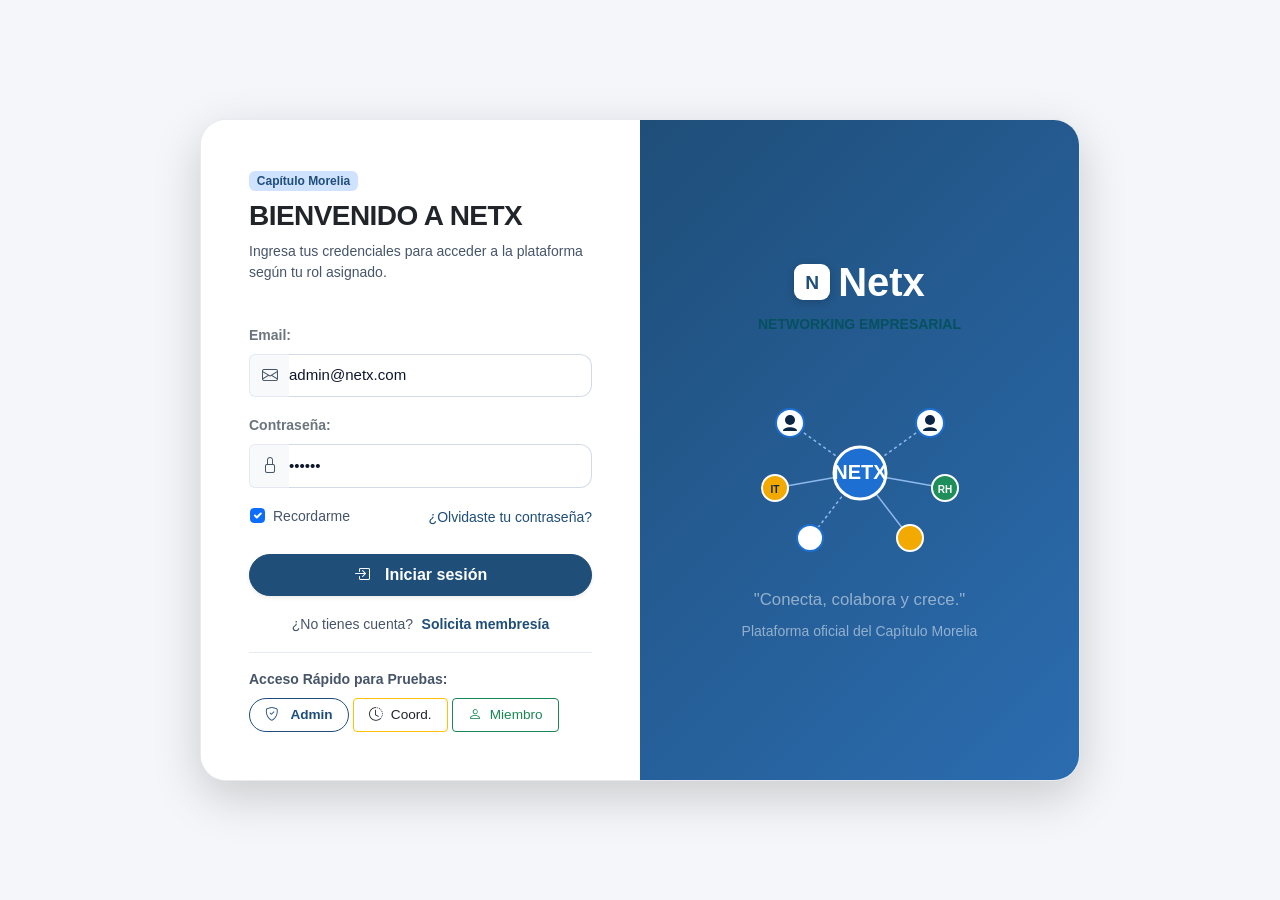
==== frontend/login.html @ 86b117d6 "style(ui): unificar diseño visual y limpiar artefactos en el frontend" ====
﻿<!DOCTYPE html>
<html lang="es">
<head>
  <meta charset="UTF-8">
  <meta name="viewport" content="width=device-width, initial-scale=1">
  <title>Iniciar Sesión · NETX</title>
  <meta name="description" content="Acceso a la plataforma de gestión de networking empresarial NETX.">

  <!-- Bootstrap 5.3 & Icons -->
  <link rel="stylesheet" href="https://cdn.jsdelivr.net/npm/bootstrap@5.3.3/dist/css/bootstrap.min.css">
  <link rel="stylesheet" href="https://cdn.jsdelivr.net/npm/bootstrap-icons@1.11.3/font/bootstrap-icons.min.css">
  <link rel="stylesheet" href="assets/css/styles.css">
</head>
<body class="login-screen-bg p-2 p-md-4">

  <div class="login-box shadow-lg">
    <div class="row g-0">
      
      <!-- Panel Izquierdo: Formulario de Login  -->
      <div class="col-12 col-md-6 p-4 p-lg-5 bg-white d-flex flex-column justify-content-center">
        <div class="mb-4 text-center text-md-start">
          <span class="badge bg-primary-subtle text-primary mb-2">Capítulo Morelia</span>
          <h1 class="h3 fw-bold text-dark">BIENVENIDO A NETX</h1>
          <p class="text-muted small">Ingresa tus credenciales para acceder a la plataforma según tu rol asignado.</p>
        </div>

        <!-- Alerta de Error de Inicio de Sesión -->
        <div id="loginAlert" class="alert alert-danger py-2 d-none" role="alert">
          <i class="bi bi-exclamation-triangle-fill me-2"></i>
          <span id="loginAlertMsg">Credenciales inválidas.</span>
        </div>

        <form id="loginForm" autocomplete="off">
          <div class="mb-3">
            <label for="emailInput" class="form-label fw-semibold small text-secondary">Email:</label>
            <div class="input-group">
              <span class="input-group-text bg-light border-end-0"><i class="bi bi-envelope text-muted"></i></span>
              <input type="email" class="form-control border-start-0 ps-0" id="emailInput"
                     placeholder="ejemplo@correo.com" required value="admin@netx.com">
            </div>
          </div>

          <div class="mb-3">
            <label for="passwordInput" class="form-label fw-semibold small text-secondary">Contraseña:</label>
            <div class="input-group">
              <span class="input-group-text bg-light border-end-0"><i class="bi bi-lock text-muted"></i></span>
              <input type="password" class="form-control border-start-0 ps-0" id="passwordInput"
                     placeholder="••••••••" required value="123456">
            </div>
          </div>

          <div class="d-flex justify-content-between align-items-center mb-4">
            <div class="form-check">
              <input class="form-check-input" type="checkbox" id="recordarSesion" checked>
              <label class="form-check-label small text-muted" for="recordarSesion">Recordarme</label>
            </div>
            <a href="#" class="small text-decoration-none text-primary" onclick="alert('Contacta al Administrador del Capítulo para recuperar tu acceso.'); return false;">¿Olvidaste tu contraseña?</a>
          </div>

          <button type="submit" class="btn btn-primary w-100 py-2 fw-semibold shadow-sm mb-3">
            <i class="bi bi-box-arrow-in-right me-2"></i>Iniciar sesión
          </button>

          <div class="text-center mb-3">
            <span class="small text-muted">¿No tienes cuenta?</span>
            <a href="#" class="small text-primary text-decoration-none ms-1 fw-semibold" onclick="alert('El registro de nuevos miembros lo realiza exclusivamente la Directiva del Capítulo.'); return false;">Solicita membresía</a>
          </div>

          <!-- Selector rápido de prueba para evaluación docente / desarrollo -->
          <div class="border-top pt-3 mt-3">
            <div class="small fw-semibold text-muted mb-2 text-center text-md-start">Acceso Rápido para Pruebas:</div>
            <div class="d-flex flex-wrap gap-1 justify-content-center justify-content-md-start">
              <button type="button" class="btn btn-sm btn-outline-primary" onclick="autoLogin('admin@netx.com')">
                <i class="bi bi-shield-check me-1"></i> Admin
              </button>
              <button type="button" class="btn btn-sm btn-outline-warning text-dark" onclick="autoLogin('coordinador@netx.com')">
                <i class="bi bi-clock-history me-1"></i> Coord.
              </button>
              <button type="button" class="btn btn-sm btn-outline-success" onclick="autoLogin('juan.perez@nexuscreativo.com')">
                <i class="bi bi-person me-1"></i> Miembro
              </button>
            </div>
          </div>
        </form>
      </div>

      <!-- Panel Derecho: Identidad Visual y Red de Contactos  -->
      <div class="col-12 col-md-6 login-brand-panel">
        <div class="mb-4">
          <div class="d-inline-flex align-items-center gap-2 mb-2">
            <span class="brand-mark fs-3" style="width: 44px; height: 44px;">N</span>
            <span class="display-6 fw-bold tracking-wide text-white">Netx</span>
          </div>
          <div class="text-uppercase text-info-emphasis small fw-bold letter-spacing-1">Networking empresarial</div>
        </div>

        <!-- Ilustración SVG del grafo de red de networking -->
        <div class="my-4">
          <svg width="220" height="180" viewBox="0 0 220 180" fill="none" xmlns="http://www.w3.org/2000/svg">
            <!-- Líneas de conexión -->
            <line x1="110" y1="90" x2="40" y2="40" stroke="#8db8ec" stroke-width="1.5" stroke-dasharray="3 3"/>
            <line x1="110" y1="90" x2="180" y2="40" stroke="#8db8ec" stroke-width="1.5" stroke-dasharray="3 3"/>
            <line x1="110" y1="90" x2="25" y2="105" stroke="#8db8ec" stroke-width="1.5"/>
            <line x1="110" y1="90" x2="195" y2="105" stroke="#8db8ec" stroke-width="1.5"/>
            <line x1="110" y1="90" x2="60" y2="155" stroke="#8db8ec" stroke-width="1.5" stroke-dasharray="3 3"/>
            <line x1="110" y1="90" x2="160" y2="155" stroke="#8db8ec" stroke-width="1.5"/>
            
            <!-- Nodo Central -->
            <circle cx="110" cy="90" r="26" fill="#1d6fd1" stroke="#ffffff" stroke-width="3"/>
            <text x="110" y="96" text-anchor="middle" fill="#ffffff" font-size="20" font-weight="bold">NETX</text>

            <!-- Nodos Satélite -->
            <circle cx="40" cy="40" r="14" fill="#ffffff" stroke="#1d6fd1" stroke-width="2"/>
            <circle cx="40" cy="37" r="5" fill="#0b2545"/>
            <path d="M33 48 C33 43 47 43 47 48" fill="#0b2545"/>

            <circle cx="180" cy="40" r="14" fill="#ffffff" stroke="#1d6fd1" stroke-width="2"/>
            <circle cx="180" cy="37" r="5" fill="#0b2545"/>
            <path d="M173 48 C173 43 187 43 187 48" fill="#0b2545"/>

            <circle cx="25" cy="105" r="13" fill="#f2a900" stroke="#ffffff" stroke-width="2"/>
            <text x="25" y="110" text-anchor="middle" fill="#0b2545" font-size="10" font-weight="bold">IT</text>

            <circle cx="195" cy="105" r="13" fill="#1e8e5a" stroke="#ffffff" stroke-width="2"/>
            <text x="195" y="110" text-anchor="middle" fill="#ffffff" font-size="10" font-weight="bold">RH</text>

            <circle cx="60" cy="155" r="13" fill="#ffffff" stroke="#1d6fd1" stroke-width="2"/>
            <circle cx="160" cy="155" r="13" fill="#f2a900" stroke="#ffffff" stroke-width="2"/>
          </svg>
        </div>

        <p class="lead fw-normal text-white-50 mb-0" style="font-size: 1.05rem;">
          "Conecta, colabora y crece."
        </p>
        <small class="text-white-50 mt-2">Plataforma oficial del Capítulo Morelia</small>
      </div>

    </div>
  </div>

  <script src="assets/js/store.js"></script>
  <script>
    const form = document.getElementById('loginForm');
    const alertBox = document.getElementById('loginAlert');
    const alertMsg = document.getElementById('loginAlertMsg');

    form.addEventListener('submit', (e) => {
      e.preventDefault();
      const email = document.getElementById('emailInput').value;
      const pass = document.getElementById('passwordInput').value;

      const res = window.NetxStore.login(email, pass);
      if (res.success) {
        window.location.href = 'index.html';
      } else {
        alertBox.classList.remove('d-none');
        alertMsg.textContent = res.message;
      }
    });

    function autoLogin(email) {
      document.getElementById('emailInput').value = email;
      document.getElementById('passwordInput').value = '123456';
      form.dispatchEvent(new Event('submit'));
    }
  </script>
</body>
</html>
---- frontend/assets/css/styles.css ----
/* ==========================================================
   NETX · styles.css
   Diseño Unificado Inspirado en Apple (Human Interface Guidelines)
   Azul Institucional #1F4E79, Glassmorphism, Sombras Suaves y Bordes Redondeados
   ========================================================== */

:root {
  /* Azul Institucional NETX */
  --netx-primary:        #1F4E79;
  --netx-primary-hover:  #163a5c;
  --netx-primary-light:  #2b6cb0;
  --netx-primary-subtle: rgba(31, 78, 121, 0.08);
  --netx-primary-border: rgba(31, 78, 121, 0.2);
  --netx-gradient:       linear-gradient(135deg, #1F4E79 0%, #2b6cb0 100%);

  /* Paleta Semántica Apple */
  --netx-accent:         #c59b27;
  --netx-success:        #10b981;
  --netx-warning:        #f59e0b;
  --netx-danger:         #ef4444;
  --netx-info:           #0284c7;

  /* Neutros y Superficies */
  --netx-bg:             #F4F6F9;
  --netx-surface:        #ffffff;
  --netx-border:         rgba(226, 232, 240, 0.85);
  --netx-border-light:   rgba(255, 255, 255, 0.8);
  --netx-text:           #0f172a;
  --netx-muted:          #475569;
  --netx-subtle:         #64748b;

  /* Medidas de Layout */
  --header-h:            64px;
  --sidebar-w:           260px;
  --sidebar-w-min:       74px;
  --bottom-nav-h:        64px;

  /* Radios Redondeados Estilo Apple */
  --radius-xs:           8px;
  --radius-sm:           12px;
  --radius-md:           16px;
  --radius-lg:           20px;
  --radius-xl:           26px;
  --radius-pill:         9999px;

  /* Sombras Difusas Multinivel */
  --shadow-xs:           0 1px 3px rgba(15, 23, 42, 0.04);
  --shadow-sm:           0 4px 12px -2px rgba(31, 78, 121, 0.06), 0 2px 6px -1px rgba(0, 0, 0, 0.03);
  --shadow-md:           0 8px 24px -3px rgba(31, 78, 121, 0.08), 0 3px 8px -1px rgba(0, 0, 0, 0.03);
  --shadow-lg:           0 18px 36px -4px rgba(31, 78, 121, 0.12), 0 6px 14px -2px rgba(0, 0, 0, 0.04);
  --shadow-hover:        0 14px 30px -4px rgba(31, 78, 121, 0.16), 0 6px 14px -2px rgba(0, 0, 0, 0.05);

  /* Tipografía */
  --font-base: -apple-system, BlinkMacSystemFont, "SF Pro Display", "SF Pro Text", "Segoe UI", Roboto, "Helvetica Neue", Arial, sans-serif;

  /* Integración con Bootstrap */
  --bs-primary:          var(--netx-primary);
  --bs-primary-rgb:      31, 78, 121;
  --bs-body-font-family: var(--font-base);
  --bs-body-color:       var(--netx-text);
  --bs-body-bg:          var(--netx-bg);
  --bs-link-color:       var(--netx-primary);
  --bs-border-color:     var(--netx-border);

  /* Transiciones Fluidas */
  --transition-fluid:    all 0.28s cubic-bezier(0.16, 1, 0.3, 1);
}

/* ==========================================================
   RESET Y BASE
   ========================================================== */
*, *::before, *::after {
  box-sizing: border-box;
}

body {
  font-family: var(--font-base);
  background-color: var(--netx-bg);
  color: var(--netx-text);
  padding-top: var(--header-h);
  min-height: 100vh;
  -webkit-font-smoothing: antialiased;
  -moz-osx-font-smoothing: grayscale;
}

@media (max-width: 991.98px) {
  body {
    padding-bottom: var(--bottom-nav-h);
  }
}

h1, h2, h3, h4, h5, h6 {
  font-weight: 700;
  color: var(--netx-text);
  letter-spacing: -0.02em;
}

p, span, li, button, input {
  font-size: 0.95rem;
  line-height: 1.5;
}

.text-muted { color: var(--netx-muted) !important; }
.text-institutional { color: var(--netx-primary) !important; }
.bg-institutional { background-color: var(--netx-primary) !important; color: #ffffff !important; }

:focus-visible {
  outline: 3px solid rgba(31, 78, 121, 0.4);
  outline-offset: 2px;
}

.skip-link {
  position: fixed;
  top: 8px;
  left: 8px;
  z-index: 2000;
  background: var(--netx-surface);
  padding: .5rem .75rem;
  border-radius: var(--radius-sm);
  box-shadow: var(--shadow-sm);
}

/* ==========================================================
   HEADER UNIVERSAL (#1F4E79 CON GLASSMORPHISM)
   ========================================================== */
.app-header {
  height: var(--header-h);
  background: rgba(31, 78, 121, 0.96);
  backdrop-filter: blur(20px) saturate(180%);
  -webkit-backdrop-filter: blur(20px) saturate(180%);
  border-bottom: 1px solid rgba(255, 255, 255, 0.16);
  box-shadow: 0 4px 20px rgba(15, 23, 42, 0.12);
  color: #ffffff;
  z-index: 1040;
  transition: var(--transition-fluid);
}

/* Zona izquierda del Header */
.header-start {
  display: inline-flex !important;
  align-items: center !important;
  gap: 0.75rem !important;
  height: 100% !important;
}

/* Marca NETX */
.brand {
  display: inline-flex !important;
  align-items: center !important;
  gap: 0.65rem !important;
  color: #ffffff !important;
  font-weight: 800 !important;
  font-size: 1.25rem !important;
  letter-spacing: -0.02em !important;
  text-decoration: none !important;
  line-height: 1 !important;
  margin: 0 !important;
  padding: 0 !important;
}
.brand:hover { color: #ffffff !important; }

.brand-mark {
  display: inline-flex !important;
  align-items: center !important;
  justify-content: center !important;
  width: 36px !important;
  height: 36px !important;
  border-radius: 9px !important;
  background: #ffffff !important;
  color: var(--netx-primary) !important;
  font-size: 1.2rem !important;
  font-weight: 800 !important;
  line-height: 1 !important;
  box-shadow: 0 2px 8px rgba(0, 0, 0, 0.2) !important;
  flex-shrink: 0 !important;
  margin: 0 !important;
  padding: 0 !important;
}
.brand-text {
  line-height: 1 !important;
  font-weight: 800 !important;
  color: #ffffff !important;
  margin: 0 !important;
}

/* Texto Oficial: Capítulo Morelia */
.chapter-container {
  display: inline-flex !important;
  align-items: center !important;
  height: 26px !important;
  border-left: 1px solid rgba(255, 255, 255, 0.28) !important;
  padding-left: 0.85rem !important;
  margin-left: 0.35rem !important;
  line-height: 1 !important;
}
.chapter-name {
  color: #ffffff !important;
  font-weight: 700 !important;
  font-size: 0.95rem !important;
  letter-spacing: -0.01em !important;
  line-height: 1 !important;
  margin: 0 !important;
}

.pulse-dot {
  width: 8px !important;
  height: 8px !important;
  min-width: 8px !important;
  min-height: 8px !important;
  border-radius: 50% !important;
  background-color: var(--netx-success) !important;
  box-shadow: 0 0 0 0 rgba(16, 185, 129, 0.7) !important;
  animation: pulseGreen 2s infinite !important;
  display: inline-block !important;
  flex-shrink: 0 !important;
  margin-right: 0.5rem !important;
}
@keyframes pulseGreen {
  0% { transform: scale(0.95); box-shadow: 0 0 0 0 rgba(16, 185, 129, 0.7); }
  70% { transform: scale(1); box-shadow: 0 0 0 6px rgba(16, 185, 129, 0); }
  100% { transform: scale(0.95); box-shadow: 0 0 0 0 rgba(16, 185, 129, 0); }
}

/* Botones en Header */
.app-header .btn-icon {
  width: 38px !important;
  height: 38px !important;
  min-width: 38px !important;
  min-height: 38px !important;
  max-width: 38px !important;
  max-height: 38px !important;
  border-radius: 50% !important;
  display: inline-flex !important;
  align-items: center !important;
  justify-content: center !important;
  background: rgba(255, 255, 255, 0.14) !important;
  border: 1px solid rgba(255, 255, 255, 0.22) !important;
  color: #ffffff !important;
  transition: var(--transition-fluid);
  padding: 0 !important;
  margin: 0 !important;
  line-height: 1 !important;
  box-shadow: none !important;
  flex-shrink: 0 !important;
  vertical-align: middle !important;
  box-sizing: border-box !important;
}
.app-header .btn-icon:hover {
  background: rgba(255, 255, 255, 0.24) !important;
  color: #ffffff !important;
  transform: scale(1.04);
}
.app-header .btn-icon i {
  font-size: 1.15rem !important;
  line-height: 1 !important;
  display: inline-flex !important;
  align-items: center !important;
  justify-content: center !important;
  width: 100% !important;
  height: 100% !important;
  margin: 0 !important;
  padding: 0 !important;
}
.app-header .btn-icon i::before {
  vertical-align: 0 !important;
  line-height: 1 !important;
  margin: 0 !important;
  padding: 0 !important;
}

/* Desplegables del Header */
.app-header .dropdown-menu {
  margin-top: 10px !important;
  border: 1px solid rgba(0, 0, 0, 0.08) !important;
  box-shadow: 0 14px 34px rgba(15, 23, 42, 0.16) !important;
  border-radius: 18px !important;
  background: rgba(255, 255, 255, 0.98) !important;
  backdrop-filter: blur(20px) saturate(180%) !important;
  -webkit-backdrop-filter: blur(20px) saturate(180%) !important;
  transform-origin: top right;
  animation: appleDropdownFadeIn 0.2s cubic-bezier(0.16, 1, 0.3, 1);
}
@keyframes appleDropdownFadeIn {
  from { opacity: 0; transform: scale(0.96) translateY(-4px); }
  to { opacity: 1; transform: scale(1) translateY(0); }
}

/* Botón Usuario / Avatar en Header */
.app-header .btn-user {
  display: inline-flex;
  align-items: center;
  gap: 0.65rem;
  padding: 4px 12px 4px 4px;
  border-radius: var(--radius-pill);
  background: rgba(255, 255, 255, 0.14);
  border: 1px solid rgba(255, 255, 255, 0.22);
  color: #ffffff;
  cursor: pointer;
  transition: var(--transition-fluid);
  text-decoration: none;
}
.app-header .btn-user:hover,
.app-header .btn-user:focus {
  background: rgba(255, 255, 255, 0.24);
  border-color: rgba(255, 255, 255, 0.35);
  color: #ffffff;
}
.app-header .btn-user::after {
  display: none !important;
}

.avatar {
  display: inline-grid;
  place-items: center;
  width: 34px;
  height: 34px;
  border-radius: 50%;
  background: rgba(255, 255, 255, 0.25);
  color: #ffffff;
  font-weight: 700;
  font-size: 0.92rem;
  border: 2px solid rgba(255, 255, 255, 0.75);
  overflow: hidden;
}
.avatar img {
  width: 100%;
  height: 100%;
  object-fit: cover;
}

/* ==========================================================
   SIDEBAR CONSISTENTE
   ========================================================== */
.app-shell {
  display: flex;
  min-height: calc(100vh - var(--header-h));
}

.app-sidebar {
  background: var(--netx-surface);
  border-right: 1px solid var(--netx-border);
  transition: var(--transition-fluid);
}

@media (min-width: 992px) {
  .app-sidebar {
    flex: 0 0 var(--sidebar-w);
    width: var(--sidebar-w);
    position: sticky;
    top: var(--header-h);
    height: calc(100vh - var(--header-h));
    overflow-y: auto;
  }

  .sidebar-collapsed .app-sidebar {
    flex-basis: var(--sidebar-w-min);
    width: var(--sidebar-w-min);
  }
  .sidebar-collapsed .nav-text { display: none; }
  .sidebar-collapsed .nav-group { display: none; }
  .sidebar-collapsed .side-nav .nav-link { justify-content: center; padding-inline: 0; }
  .sidebar-collapsed .side-nav .nav-link i { margin: 0; font-size: 1.35rem; }
}

.side-nav {
  padding: 1rem 0.65rem;
}

.nav-group {
  list-style: none;
  font-size: 0.72rem;
  font-weight: 700;
  text-transform: uppercase;
  letter-spacing: 0.08em;
  color: var(--netx-subtle);
  padding: 0.75rem 0.85rem 0.35rem 0.85rem;
  margin-top: 0.35rem;
}

.side-nav .nav-link {
  display: flex;
  align-items: center;
  gap: 0.85rem;
  padding: 0.68rem 0.95rem;
  border-radius: var(--radius-md);
  color: var(--netx-muted);
  font-weight: 600;
  font-size: 0.94rem;
  text-decoration: none;
  transition: var(--transition-fluid);
  min-height: 44px;
}
.side-nav .nav-link i {
  font-size: 1.15rem;
  color: var(--netx-subtle);
  transition: var(--transition-fluid);
}

/* Efectos Hover del Menú Lateral */
.side-nav .nav-link:hover:not(.active) {
  background: rgba(31, 78, 121, 0.07);
  color: var(--netx-primary);
  transform: translateX(3px);
}
.side-nav .nav-link:hover:not(.active) i {
  color: var(--netx-primary);
}

/* Elemento Activo Resaltado en Azul Institucional #1F4E79 */
.side-nav .nav-link.active {
  background: var(--netx-primary) !important;
  color: #ffffff !important;
  box-shadow: 0 4px 14px rgba(31, 78, 121, 0.35) !important;
}
.side-nav .nav-link.active i {
  color: #ffffff !important;
}

/* ==========================================================
   BARRA DE NAVEGACIÓN INFERIOR MÓVIL (BOTTOM NAVIGATION)
   ========================================================== */
.app-bottom-nav {
  position: fixed;
  bottom: 0;
  left: 0;
  right: 0;
  height: var(--bottom-nav-h);
  background: rgba(255, 255, 255, 0.95);
  backdrop-filter: blur(24px) saturate(200%);
  -webkit-backdrop-filter: blur(24px) saturate(200%);
  border-top: 1px solid var(--netx-border);
  display: flex;
  justify-content: space-around;
  align-items: center;
  z-index: 1030;
  box-shadow: 0 -2px 12px rgba(0, 0, 0, 0.05);
}

.bottom-nav-item {
  display: flex;
  flex-direction: column;
  align-items: center;
  justify-content: center;
  flex: 1;
  color: var(--netx-subtle);
  text-decoration: none;
  font-size: 0.72rem;
  font-weight: 600;
  gap: 2px;
  padding: 6px 0;
  transition: var(--transition-fluid);
}
.bottom-nav-item i {
  font-size: 1.25rem;
}
.bottom-nav-item.active,
.bottom-nav-item:hover {
  color: var(--netx-primary);
}

/* ==========================================================
   ÁREA DE TRABAJO (MAIN) · TARJETAS, TABLAS Y MODALES
   Fondo gris claro #F4F6F9, bordes muy redondeados y cero bordes duros
   ========================================================== */
.app-main {
  flex: 1 1 auto;
  min-width: 0;
  background-color: var(--netx-bg);
  display: flex;
  flex-direction: column;
}
.app-main > .container-fluid {
  flex: 1 0 auto;
}

/* Tarjetas (Cards) Apple */
.card {
  background: var(--netx-surface);
  border: 1px solid var(--netx-border);
  border-radius: var(--radius-lg);
  box-shadow: var(--shadow-sm);
  transition: var(--transition-fluid);
  position: relative;
  overflow: hidden;
}

.card:hover {
  box-shadow: var(--shadow-md);
  border-color: rgba(31, 78, 121, 0.2);
}

.card-link {
  color: inherit;
  text-decoration: none;
}
.card-link:hover {
  transform: translateY(-2px);
  border-color: rgba(31, 78, 121, 0.3);
  box-shadow: var(--shadow-hover);
}

/* Tarjetas de Métricas Ejecutivas (Stat Cards) */
.stat-card {
  padding: 1.25rem 1.4rem;
  border-radius: var(--radius-lg);
  background: var(--netx-surface);
  border: 1px solid var(--netx-border);
  box-shadow: var(--shadow-xs);
  display: flex;
  align-items: center;
  gap: 1.15rem;
  transition: var(--transition-fluid);
}
.stat-card:hover {
  box-shadow: var(--shadow-sm);
  transform: translateY(-2px);
  border-color: rgba(31, 78, 121, 0.2);
}

.stat-icon {
  width: 46px;
  height: 46px;
  border-radius: var(--radius-sm);
  display: grid;
  place-items: center;
  font-size: 1.35rem;
  background: var(--netx-primary-subtle);
  color: var(--netx-primary);
}

.stat-value {
  font-size: 1.7rem;
  font-weight: 800;
  line-height: 1.1;
  color: var(--netx-text);
}

.stat-label {
  font-size: 0.85rem;
  font-weight: 600;
  color: var(--netx-muted);
  margin-bottom: 2px;
}

/* Tablas con Bordes Suaves y Redondeados */
.table-responsive {
  border-radius: var(--radius-md);
  overflow: hidden;
}

.table {
  margin-bottom: 0;
}

.table thead th {
  background-color: #f8fafc;
  color: var(--netx-muted);
  font-size: 0.75rem;
  font-weight: 700;
  text-transform: uppercase;
  letter-spacing: 0.05em;
  padding: 0.85rem 1rem;
  border-bottom: 1px solid var(--netx-border);
}

.table tbody td {
  padding: 0.95rem 1rem;
  border-bottom: 1px solid rgba(226, 232, 240, 0.6);
  font-size: 0.92rem;
}

.table-hover tbody tr:hover {
  background-color: rgba(31, 78, 121, 0.025);
}

/* ==========================================================
   BOTONES E INPUTS CON EFECTOS MODERNOS
   ========================================================== */
.btn-primary {
  background: var(--netx-primary);
  border-color: var(--netx-primary);
  color: #ffffff;
  font-weight: 600;
  border-radius: var(--radius-pill);
  padding: 0.55rem 1.35rem;
  box-shadow: 0 3px 12px rgba(31, 78, 121, 0.28);
  transition: var(--transition-fluid);
  display: inline-flex;
  align-items: center;
  justify-content: center;
  gap: 0.45rem;
  min-height: 40px;
}
.btn-primary:hover, .btn-primary:focus {
  background: var(--netx-primary-hover);
  border-color: var(--netx-primary-hover);
  color: #ffffff;
  box-shadow: 0 6px 18px rgba(31, 78, 121, 0.38);
  transform: translateY(-2px);
}
.btn-primary:active {
  transform: translateY(0);
}

.btn-outline-primary {
  border-color: var(--netx-primary);
  color: var(--netx-primary);
  font-weight: 600;
  border-radius: var(--radius-pill);
  padding: 0.55rem 1.25rem;
  transition: var(--transition-fluid);
  display: inline-flex;
  align-items: center;
  justify-content: center;
  gap: 0.45rem;
  min-height: 40px;
}
.btn-outline-primary:hover, .btn-outline-primary:focus {
  background: var(--netx-primary-subtle);
  border-color: var(--netx-primary);
  color: var(--netx-primary-hover);
  box-shadow: 0 4px 12px rgba(31, 78, 121, 0.12);
  transform: translateY(-2px);
}

.btn-sm {
  min-height: 34px;
  padding: 0.35rem 0.95rem;
  font-size: 0.85rem;
}

/* Inputs de Formularios Responsivos */
.form-control, .form-select {
  border-radius: var(--radius-sm);
  border: 1px solid rgba(203, 213, 225, 0.85);
  padding: 0.6rem 0.9rem;
  font-size: 0.94rem;
  color: var(--netx-text);
  background-color: #ffffff;
  transition: var(--transition-fluid);
}
.form-control:focus, .form-select:focus {
  border-color: var(--netx-primary);
  box-shadow: 0 0 0 3px rgba(31, 78, 121, 0.15);
}

/* Modales Apple */
.modal-content {
  border-radius: var(--radius-xl);
  border: none;
  box-shadow: 0 25px 60px rgba(0, 0, 0, 0.18);
  overflow: hidden;
}
.modal-header {
  border-bottom: 1px solid var(--netx-border);
  padding: 1.25rem 1.5rem;
}
.modal-footer {
  border-top: 1px solid var(--netx-border);
  padding: 1rem 1.5rem;
}

/* Menús Desplegables Apple */
.dropdown-menu {
  background: rgba(255, 255, 255, 0.97);
  backdrop-filter: blur(24px) saturate(190%);
  -webkit-backdrop-filter: blur(24px) saturate(190%);
  border: 1px solid rgba(226, 232, 240, 0.9);
  border-radius: var(--radius-lg);
  box-shadow: var(--shadow-lg);
  padding: 0.5rem;
}
.dropdown-item {
  border-radius: var(--radius-sm);
  padding: 0.55rem 0.85rem;
  font-size: 0.92rem;
  color: var(--netx-text);
  transition: var(--transition-fluid);
}
.dropdown-item:hover {
  background-color: var(--netx-primary-subtle);
  color: var(--netx-primary);
  transform: translateX(2px);
}

/* ==========================================================
   ESTILOS DE MÓDULOS ESPECÍFICOS (Cronómetro, Pipeline, Login)
   ========================================================== */
.timer-container {
  background: #ffffff;
  border: 1px solid var(--netx-border);
  border-radius: var(--radius-xl);
  padding: 1.85rem;
  text-align: center;
  box-shadow: var(--shadow-md);
}
.timer-display {
  font-size: 4rem;
  font-family: -apple-system, system-ui, monospace;
  font-weight: 800;
  letter-spacing: 2px;
  color: var(--netx-success);
  transition: color 0.3s ease;
}
.timer-display.timer-warning {
  color: #e67e22 !important;
  animation: pulse-warn 1s infinite;
}
.timer-display.timer-danger {
  color: #dc3545 !important;
  animation: pulse-danger 0.6s infinite;
}

/* Pipeline Embudo */
.pipeline-board {
  display: flex;
  gap: 1rem;
  overflow-x: auto;
  padding-bottom: 1rem;
}
.pipeline-col {
  flex: 0 0 280px;
  background: #f1f5f9;
  border-radius: var(--radius-lg);
  padding: 0.85rem;
  min-height: 480px;
  display: flex;
  flex-direction: column;
}
.pipeline-card {
  background: #ffffff;
  border-radius: var(--radius-md);
  padding: 0.85rem;
  border: 1px solid var(--netx-border);
  box-shadow: var(--shadow-xs);
  cursor: pointer;
  transition: var(--transition-fluid);
}
.pipeline-card:hover {
  transform: translateY(-2px);
  box-shadow: var(--shadow-sm);
  border-color: rgba(31, 78, 121, 0.25);
}

/* Login */
.login-screen-bg {
  min-height: 100vh;
  display: flex;
  align-items: center;
  justify-content: center;
  background: var(--netx-bg);
  padding: 1.5rem;
}
.login-box {
  width: 100%;
  max-width: 880px;
  background: #ffffff;
  border-radius: var(--radius-xl);
  overflow: hidden;
  box-shadow: var(--shadow-lg);
  border: 1px solid var(--netx-border);
}
.login-brand-panel {
  background: var(--netx-gradient);
  color: #ffffff;
  padding: 2.75rem;
  display: flex;
  flex-direction: column;
  justify-content: center;
  align-items: center;
  text-align: center;
}

/* Pie de página */
.app-footer {
  border-top: 1px solid var(--netx-border);
  background: #ffffff;
  padding: 1rem 1.5rem;
}

@media (prefers-reduced-motion: reduce) {
  * { transition: none !important; animation: none !important; }
}
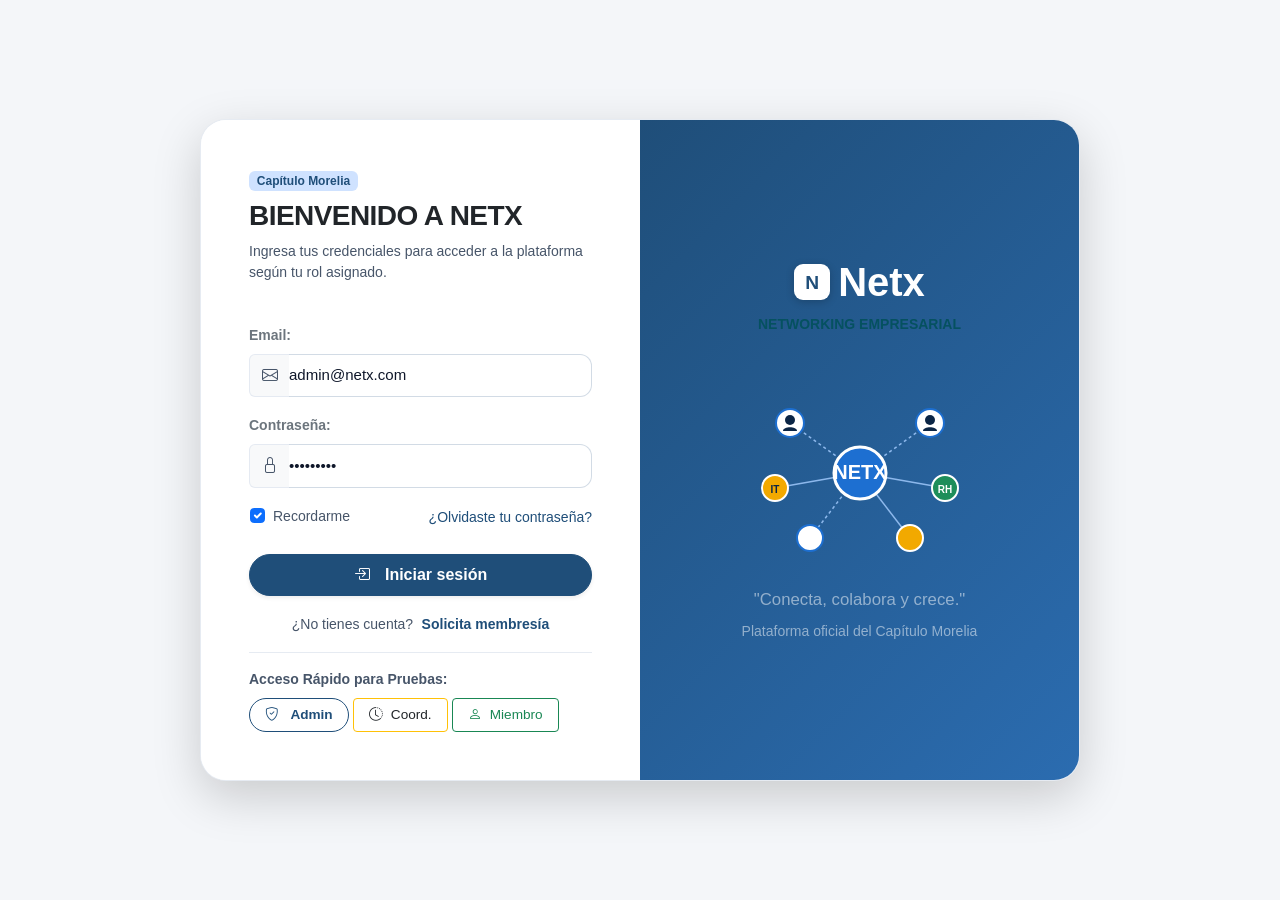
==== commit 1b1405b9: "11/03/26 Inicio de sesion y Validacion de creedenciales." ====
--- a/frontend/login.html
+++ b/frontend/login.html
@@ -45,7 +45,7 @@
             <div class="input-group">
               <span class="input-group-text bg-light border-end-0"><i class="bi bi-lock text-muted"></i></span>
               <input type="password" class="form-control border-start-0 ps-0" id="passwordInput"
-                     placeholder="••••••••" required value="123456">
+                     placeholder="••••••••" required value="Netx2026*">
             </div>
           </div>
 
@@ -139,32 +139,6 @@
   </div>
 
   <script src="assets/js/store.js"></script>
-  <script>
-    const form = document.getElementById('loginForm');
-    const alertBox = document.getElementById('loginAlert');
-    const alertMsg = document.getElementById('loginAlertMsg');
-
-    form.addEventListener('submit', (e) => {
-      e.preventDefault();
-      const email = document.getElementById('emailInput').value;
-      const pass = document.getElementById('passwordInput').value;
-
-      const res = window.NetxStore.login(email, pass);
-      if (res.success) {
-        window.location.href = 'index.html';
-      } else {
-        alertBox.classList.remove('d-none');
-        alertMsg.textContent = res.message;
-      }
-    });
-
-    function autoLogin(email) {
-      document.getElementById('emailInput').value = email;
-      document.getElementById('passwordInput').value = '123456';
-      form.dispatchEvent(new Event('submit'));
-    }
-  </script>
+  <script src="assets/js/login.js"></script>
 </body>
-</html>
-
-
+</html>
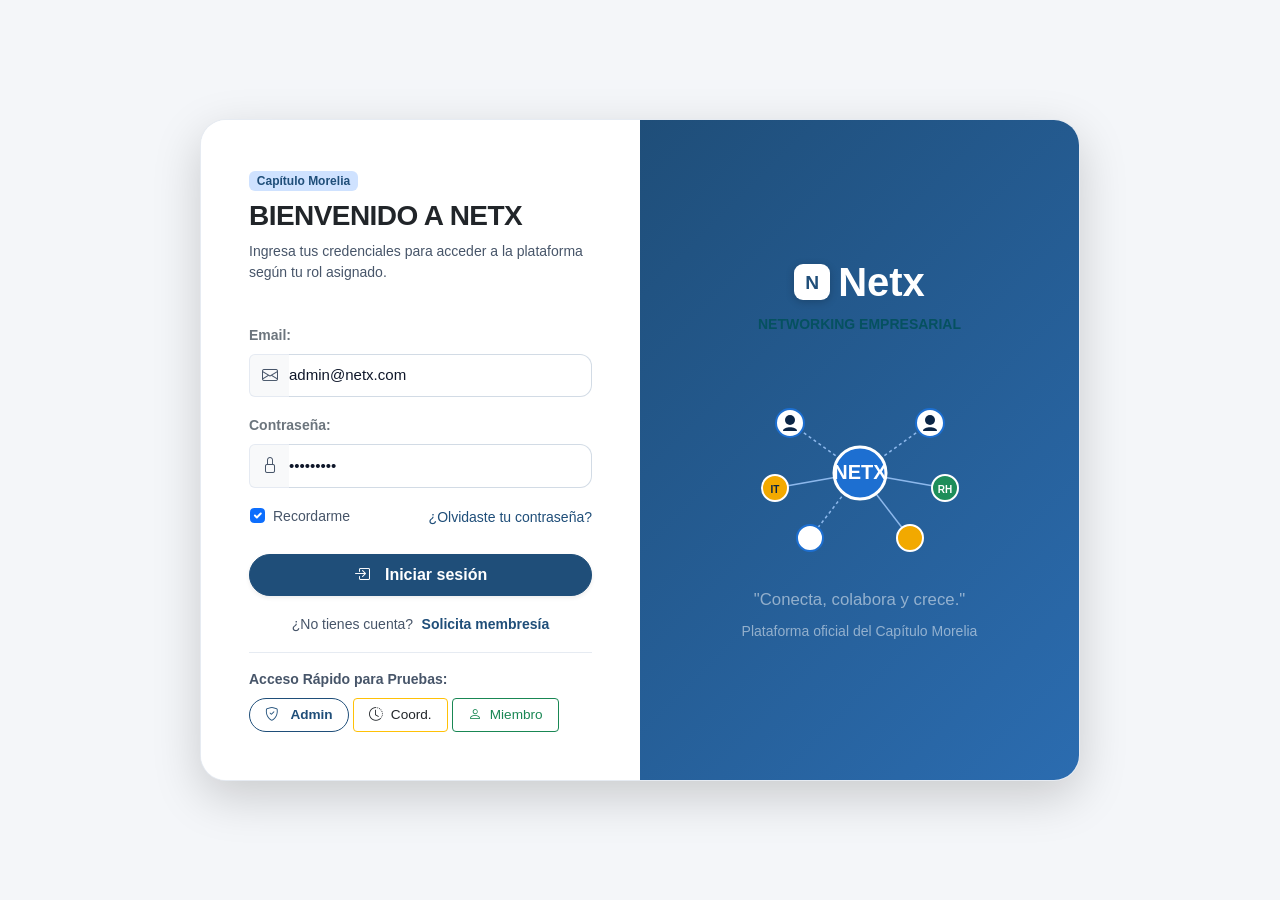
==== commit 005bc5d0: "11/04/26: El dashboard se adapta al rol del usuario. Tambien se protegen rutas tales como index.html" ====
--- a/frontend/login.html
+++ b/frontend/login.html
@@ -137,7 +137,6 @@
 
     </div>
   </div>
-
   <script src="assets/js/store.js"></script>
   <script src="assets/js/login.js"></script>
 </body>
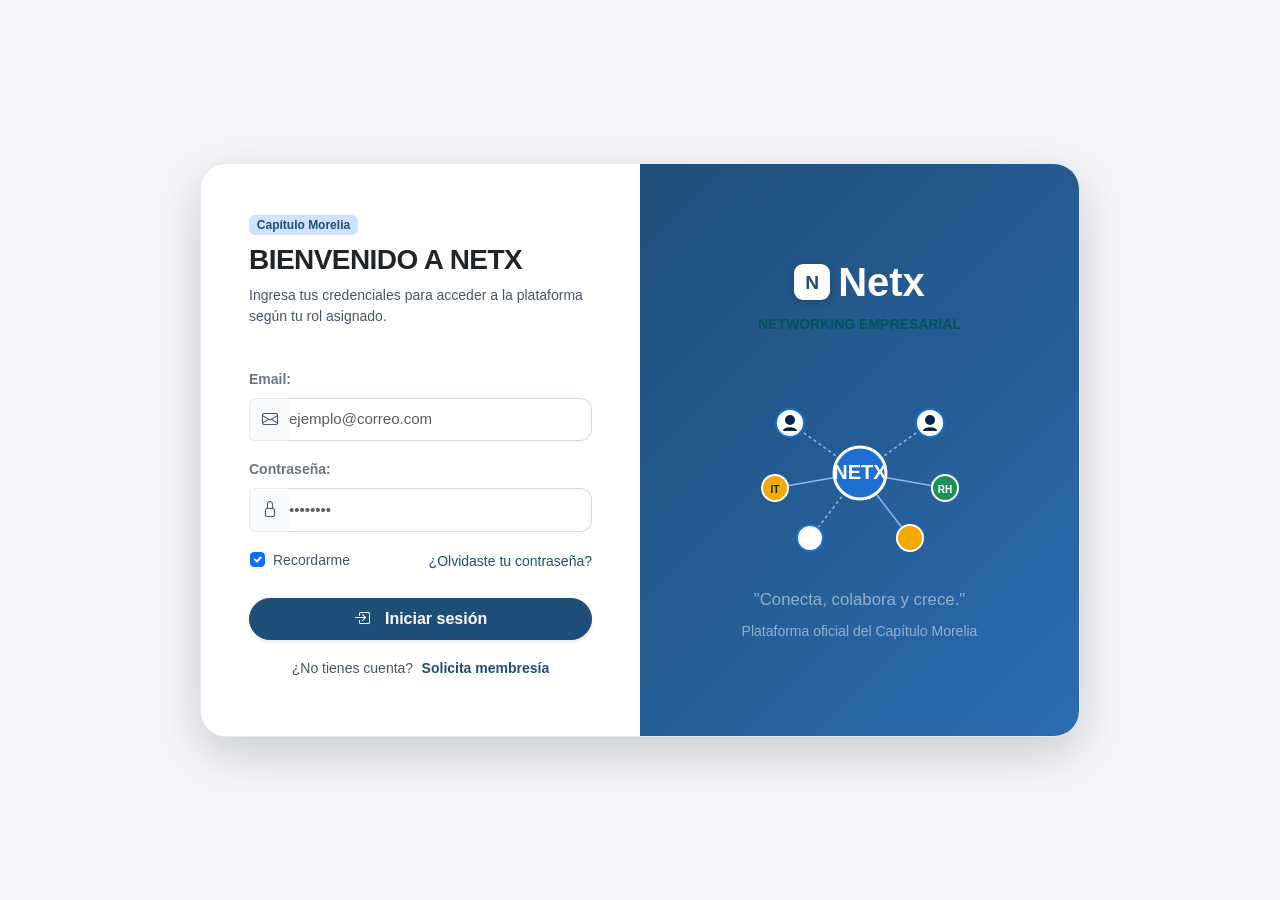
==== commit f999c7c1: "feat(login,membresia): limpiar credenciales demo, metricas y completar HU-10 [#HU-10]" ====
--- a/frontend/login.html
+++ b/frontend/login.html
@@ -1,4 +1,4 @@
-﻿<!DOCTYPE html>
+<!DOCTYPE html>
 <html lang="es">
 <head>
   <meta charset="UTF-8">
@@ -36,7 +36,7 @@
             <div class="input-group">
               <span class="input-group-text bg-light border-end-0"><i class="bi bi-envelope text-muted"></i></span>
               <input type="email" class="form-control border-start-0 ps-0" id="emailInput"
-                     placeholder="ejemplo@correo.com" required value="admin@netx.com">
+                     placeholder="ejemplo@correo.com" required>
             </div>
           </div>
 
@@ -45,7 +45,7 @@
             <div class="input-group">
               <span class="input-group-text bg-light border-end-0"><i class="bi bi-lock text-muted"></i></span>
               <input type="password" class="form-control border-start-0 ps-0" id="passwordInput"
-                     placeholder="••••••••" required value="Netx2026*">
+                     placeholder="••••••••" required>
             </div>
           </div>
 
@@ -61,25 +61,9 @@
             <i class="bi bi-box-arrow-in-right me-2"></i>Iniciar sesión
           </button>
 
-          <div class="text-center mb-3">
+          <div class="text-center mb-2">
             <span class="small text-muted">¿No tienes cuenta?</span>
             <a href="#" class="small text-primary text-decoration-none ms-1 fw-semibold" onclick="alert('El registro de nuevos miembros lo realiza exclusivamente la Directiva del Capítulo.'); return false;">Solicita membresía</a>
-          </div>
-
-          <!-- Selector rápido de prueba para evaluación docente / desarrollo -->
-          <div class="border-top pt-3 mt-3">
-            <div class="small fw-semibold text-muted mb-2 text-center text-md-start">Acceso Rápido para Pruebas:</div>
-            <div class="d-flex flex-wrap gap-1 justify-content-center justify-content-md-start">
-              <button type="button" class="btn btn-sm btn-outline-primary" onclick="autoLogin('admin@netx.com')">
-                <i class="bi bi-shield-check me-1"></i> Admin
-              </button>
-              <button type="button" class="btn btn-sm btn-outline-warning text-dark" onclick="autoLogin('coordinador@netx.com')">
-                <i class="bi bi-clock-history me-1"></i> Coord.
-              </button>
-              <button type="button" class="btn btn-sm btn-outline-success" onclick="autoLogin('juan.perez@nexuscreativo.com')">
-                <i class="bi bi-person me-1"></i> Miembro
-              </button>
-            </div>
           </div>
         </form>
       </div>
